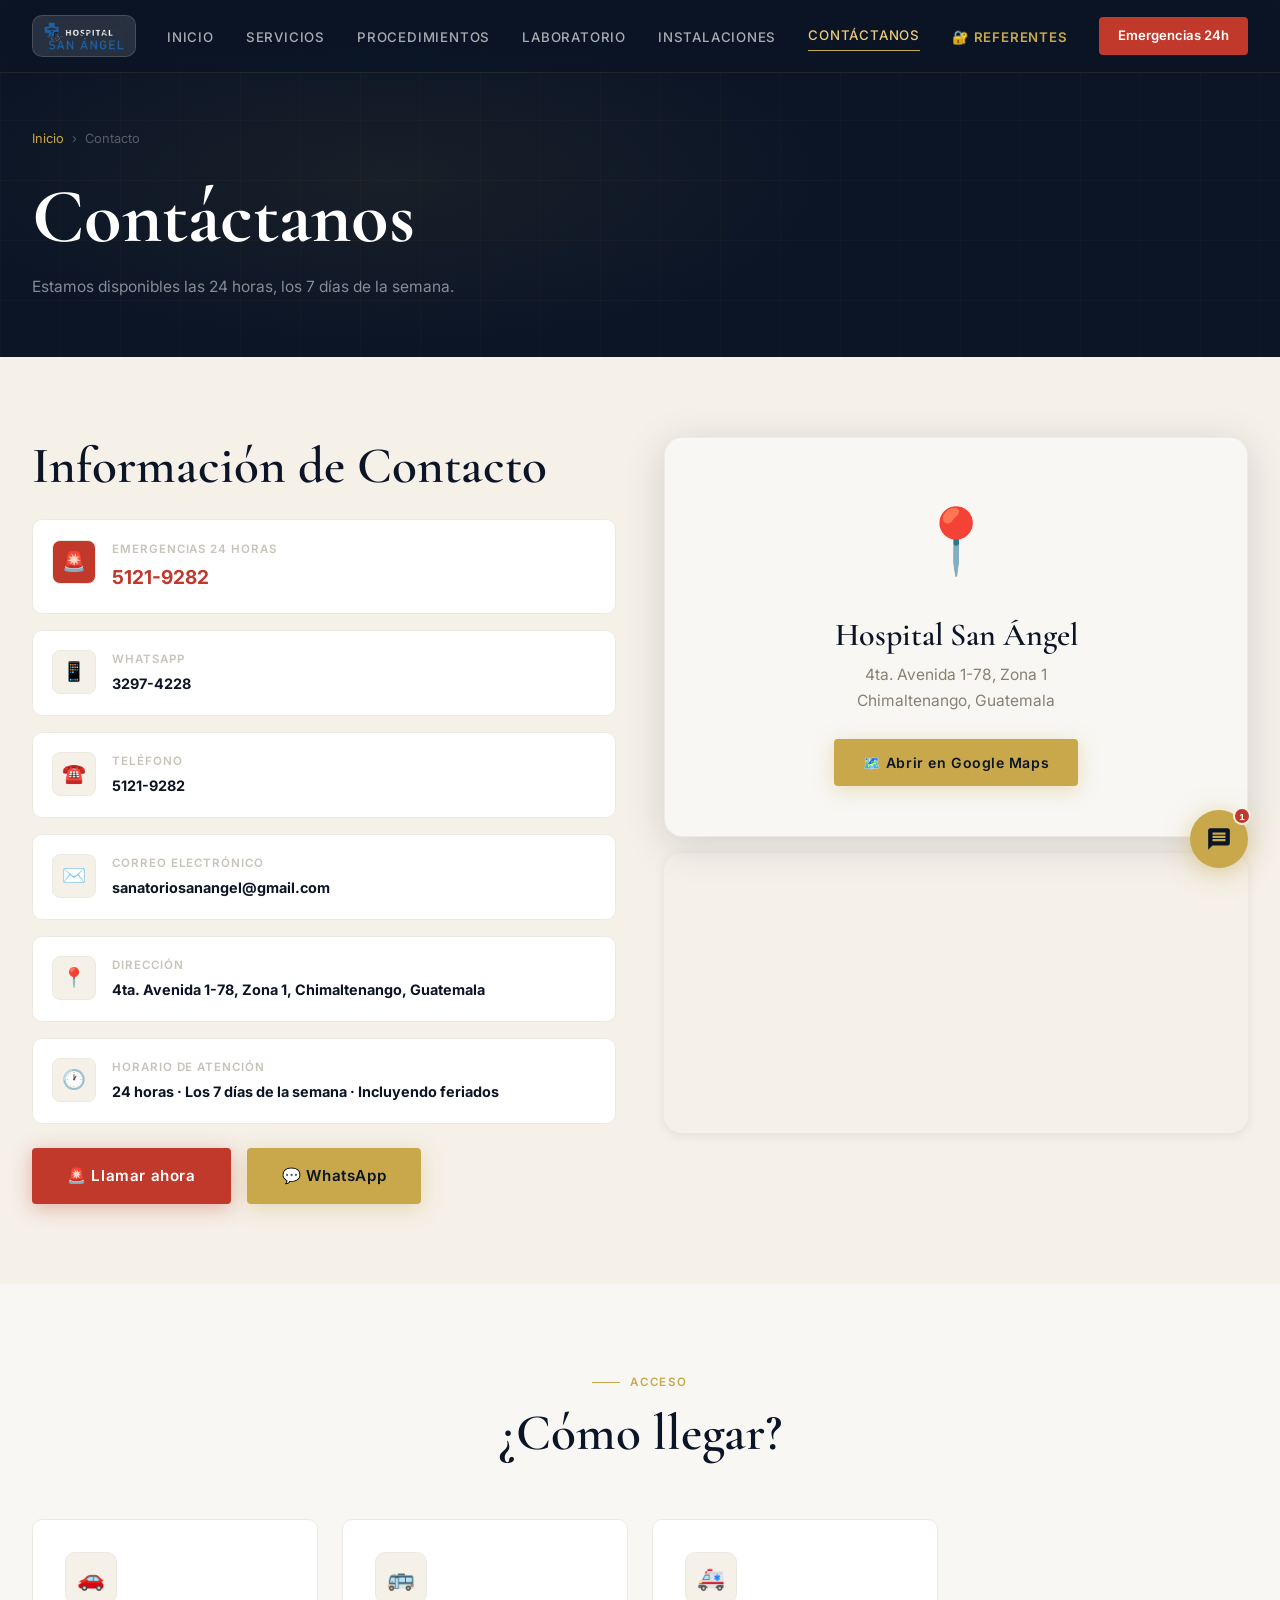
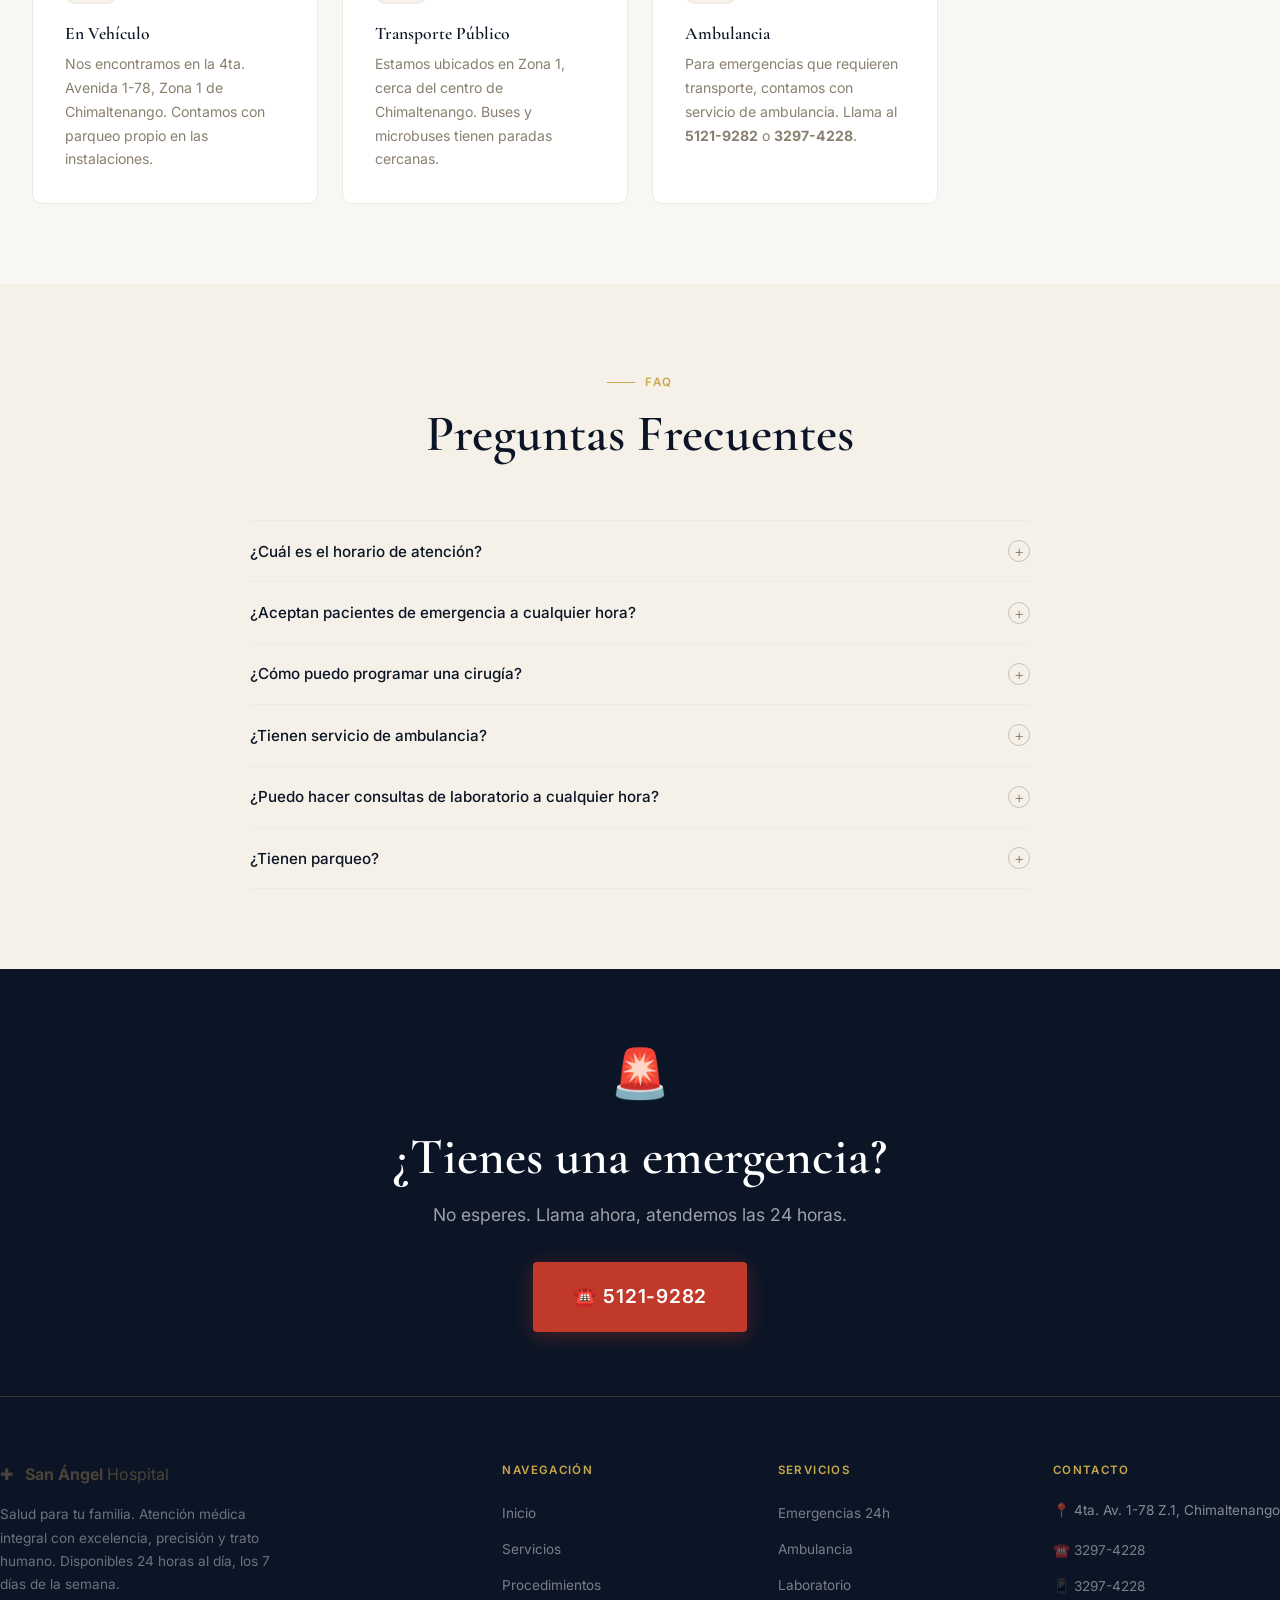
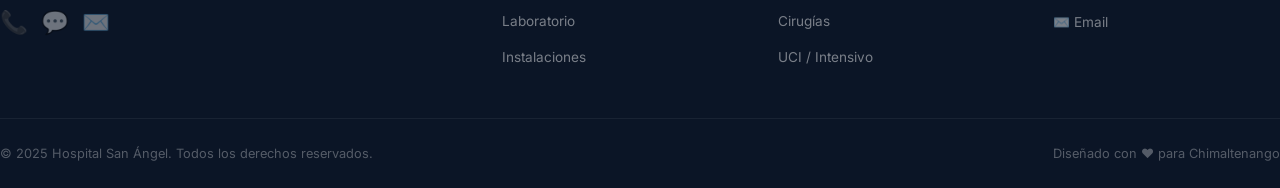
==== pages/contacto.html @ f9145d38 "arreglos y paginas nuevas" ====
<!DOCTYPE html>
<html lang="es">
<head>
  <meta charset="UTF-8">
  <meta name="viewport" content="width=device-width, initial-scale=1.0">
  <title>Contacto y Ubicación – Hospital San Ángel Chimaltenango</title>
  <meta name="description" content="Contáctanos: 5121-9282 | 3297-4228. 4ta. Avenida 1-78, Zona 1, Chimaltenango. Atención 24 horas. Hospital San Ángel.">
  <link rel="stylesheet" href="../css/main.css">
</head>
<body>

<div id="header-root"></div>

<!-- PAGE HERO -->
<section class="page-hero">
  <div class="container">
    <div class="breadcrumb">
      <a href="../index.html">Inicio</a>
      <span>›</span>
      <span>Contacto</span>
    </div>
    <h1 class="fade-in">Contáctanos</h1>
    <p class="fade-in fade-in-delay-1">Estamos disponibles las 24 horas, los 7 días de la semana.</p>
  </div>
</section>

<!-- CONTACTO PRINCIPAL -->
<section class="section">
  <div class="container">
    <div class="contact-grid fade-in">
      <div>
        <h2 style="margin-bottom:1.5rem;">Información de Contacto</h2>

        <div class="contact-item">
          <div class="contact-icon" style="background:var(--red);">🚨</div>
          <div class="contact-info">
            <label>Emergencias 24 horas</label>
            <strong><a href="tel:32974228" style="color:var(--red); font-size:1.2rem;">5121-9282</a></strong>
          </div>
        </div>

        <div class="contact-item">
          <div class="contact-icon">📱</div>
          <div class="contact-info">
            <label>WhatsApp</label>
            <strong><a href="https://wa.me/50232974228" target="_blank" style="color:var(--blue);">3297-4228</a></strong>
          </div>
        </div>

        <div class="contact-item">
          <div class="contact-icon">☎️</div>
          <div class="contact-info">
            <label>Teléfono</label>
            <strong><a href="tel:32974228" style="color:var(--blue);">5121-9282</a></strong>
          </div>
        </div>

        <div class="contact-item">
          <div class="contact-icon">✉️</div>
          <div class="contact-info">
            <label>Correo Electrónico</label>
            <strong><a href="mailto:sanatoriosanangel@gmail.com" style="color:var(--blue);">sanatoriosanangel@gmail.com</a></strong>
          </div>
        </div>

        <div class="contact-item">
          <div class="contact-icon">📍</div>
          <div class="contact-info">
            <label>Dirección</label>
            <strong>4ta. Avenida 1-78, Zona 1, Chimaltenango, Guatemala</strong>
          </div>
        </div>

        <div class="contact-item">
          <div class="contact-icon">🕐</div>
          <div class="contact-info">
            <label>Horario de Atención</label>
            <strong>24 horas · Los 7 días de la semana · Incluyendo feriados</strong>
          </div>
        </div>

        <div style="display:flex; gap:1rem; flex-wrap:wrap; margin-top:1.5rem;">
          <a href="tel:32974228" class="btn btn-red btn-lg">🚨 Llamar ahora</a>
          <a href="https://wa.me/50232974228" target="_blank" class="btn btn-primary btn-lg">💬 WhatsApp</a>
        </div>
      </div>

      <!-- MAPA -->
      <div class="fade-in fade-in-delay-1">
        <div style="border-radius:var(--radius-lg); overflow:hidden; box-shadow:var(--shadow-md); height:400px; background:var(--gray-100); display:flex; flex-direction:column; align-items:center; justify-content:center; gap:1.5rem; border: 1px solid var(--gray-200);">
          <div style="font-size:4rem;">📍</div>
          <div style="text-align:center;">
            <h3 style="margin-bottom:0.5rem;">Hospital San Ángel</h3>
            <p style="color:var(--gray-500);">4ta. Avenida 1-78, Zona 1<br>Chimaltenango, Guatemala</p>
          </div>
          <a href="https://maps.google.com/?q=Hospital+San+Angel+Chimaltenango+Guatemala" 
             target="_blank" class="btn btn-primary">
            🗺️ Abrir en Google Maps
          </a>
        </div>
        <!-- EMBED MAP (funciona cuando el sitio está alojado) -->
        <div style="margin-top:1rem; border-radius:var(--radius-lg); overflow:hidden; box-shadow:var(--shadow-sm);">
          <iframe 
            src="https://maps.google.com/maps?q=Hospital+San+Angel+4ta+Avenida+Zona+1+Chimaltenango&output=embed&z=15"
            width="100%" height="280" style="border:0; display:block;" 
            allowfullscreen="" loading="lazy"
            referrerpolicy="strict-origin-when-cross-origin"
            title="Mapa Hospital San Ángel">
          </iframe>
        </div>
      </div>
    </div>
  </div>
</section>

<!-- CÓMO LLEGAR -->
<section class="section section-alt">
  <div class="container">
    <div class="section-header">
      <span class="section-label">Acceso</span>
      <h2 class="section-title">¿Cómo llegar?</h2>
    </div>
    <div class="cards-grid fade-in">
      <div class="card">
        <div class="card-icon">🚗</div>
        <h3>En Vehículo</h3>
        <p>Nos encontramos en la 4ta. Avenida 1-78, Zona 1 de Chimaltenango. Contamos con parqueo propio en las instalaciones.</p>
      </div>
      <div class="card fade-in-delay-1">
        <div class="card-icon">🚌</div>
        <h3>Transporte Público</h3>
        <p>Estamos ubicados en Zona 1, cerca del centro de Chimaltenango. Buses y microbuses tienen paradas cercanas.</p>
      </div>
      <div class="card fade-in-delay-2">
        <div class="card-icon">🚑</div>
        <h3>Ambulancia</h3>
        <p>Para emergencias que requieren transporte, contamos con servicio de ambulancia. Llama al <strong>5121-9282</strong> o <strong>3297-4228</strong>.</p>
      </div>
    </div>
  </div>
</section>

<!-- PREGUNTAS FRECUENTES -->
<section class="section">
  <div class="container">
    <div class="section-header">
      <span class="section-label">FAQ</span>
      <h2 class="section-title">Preguntas Frecuentes</h2>
    </div>
    <div style="max-width:800px; margin:0 auto;" class="fade-in">
      <div class="accordion">
        <div class="accordion-item">
          <button class="accordion-btn" aria-expanded="false"><span>¿Cuál es el horario de atención?</span><span class="accordion-icon">+</span></button>
          <div class="accordion-body">
            <p>El Hospital San Ángel ofrece atención <strong>24 horas al día, los 7 días de la semana</strong>, incluyendo días feriados y fines de semana. Todos nuestros servicios están disponibles en cualquier momento.</p>
          </div>
        </div>
        <div class="accordion-item">
          <button class="accordion-btn" aria-expanded="false"><span>¿Aceptan pacientes de emergencia a cualquier hora?</span><span class="accordion-icon">+</span></button>
          <div class="accordion-body">
            <p>Sí. El área de emergencias está disponible <strong>24 horas</strong> con personal médico capacitado para atender cualquier urgencia al momento de llegar. Para emergencias fuera del hospital, llama al <strong>5121-9282</strong>.</p>
          </div>
        </div>
        <div class="accordion-item">
          <button class="accordion-btn" aria-expanded="false"><span>¿Cómo puedo programar una cirugía?</span><span class="accordion-icon">+</span></button>
          <div class="accordion-body">
            <p>Puedes comunicarte con nosotros por WhatsApp al <strong>3297-4228</strong>, por teléfono al <strong>5121-9282</strong> o por correo electrónico a <strong>sanatoriosanangel@gmail.com</strong> para programar tu procedimiento con el especialista correspondiente.</p>
          </div>
        </div>
        <div class="accordion-item">
          <button class="accordion-btn" aria-expanded="false"><span>¿Tienen servicio de ambulancia?</span><span class="accordion-icon">+</span></button>
          <div class="accordion-body">
            <p>Sí. Contamos con servicio de ambulancia disponible las <strong>24 horas, los 7 días</strong> para emergencias y traslados. Llama al <strong>3297-4228</strong> o <strong>5121-9282</strong> para solicitarla.</p>
          </div>
        </div>
        <div class="accordion-item">
          <button class="accordion-btn" aria-expanded="false"><span>¿Puedo hacer consultas de laboratorio a cualquier hora?</span><span class="accordion-icon">+</span></button>
          <div class="accordion-body">
            <p>Sí. Nuestro laboratorio clínico está disponible <strong>24 horas</strong> para análisis de emergencia y estudios de rutina. Los resultados son entregados de forma confiable y puntual.</p>
          </div>
        </div>
        <div class="accordion-item">
          <button class="accordion-btn" aria-expanded="false"><span>¿Tienen parqueo?</span><span class="accordion-icon">+</span></button>
          <div class="accordion-body">
            <p>Sí. Contamos con parqueo propio dentro de las instalaciones del hospital, disponible para pacientes y sus acompañantes las 24 horas.</p>
          </div>
        </div>
      </div>
    </div>
  </div>
</section>

<!-- CTA EMERGENCIAS -->
<section style="background:var(--navy); padding:4rem 0;">
  <div class="container" style="text-align:center;">
    <div class="fade-in">
      <div style="font-size:3rem; margin-bottom:1rem;">🚨</div>
      <h2 style="color:white; margin-bottom:0.8rem;">¿Tienes una emergencia?</h2>
      <p style="color:rgba(255,255,255,0.6); margin-bottom:2rem; font-size:1.1rem;">No esperes. Llama ahora, atendemos las 24 horas.</p>
      <a href="tel:32974228" class="btn btn-red btn-lg" style="font-size:1.2rem; padding:1.2rem 2.5rem;">
        ☎️ 5121-9282
      </a>
    </div>
  </div>
</section>

<div id="footer-root"></div>
<div id="chatbot-root"></div>

<script src="../js/components.js"></script>
<script src="../js/main.js"></script>
<script>
  document.getElementById('header-root').innerHTML = renderHeader('contacto');
  document.getElementById('footer-root').innerHTML = renderFooter(true);
  document.getElementById('chatbot-root').innerHTML = renderChatbot();
</script>
</body>
</html>
---- css/main.css ----
/* ═══════════════════════════════════════════════════════
   HOSPITAL SAN ÁNGEL — PREMIUM GOLD REDESIGN
   ═══════════════════════════════════════════════════════ */

@import url('https://fonts.googleapis.com/css2?family=Cormorant+Garamond:ital,wght@0,400;0,600;0,700;1,400;1,600&family=Playfair+Display:ital,wght@0,700;0,900;1,400&family=Inter:wght@300;400;500;600&display=swap');

:root {
  /* ── CORE PALETTE ── */
  --navy:       #0B1526;
  --navy-mid:   #132035;
  --navy-card:  #111E33;
  --gold:       #C9A84C;
  --gold-light: #E8C97A;
  --gold-pale:  rgba(201,168,76,0.12);
  --gold-border:rgba(201,168,76,0.25);
  --white:      #FFFFFF;
  --cream:      #F5F0E8;
  --red:        #C0392B;
  --red-soft:   #E74C3C;

  /* ── GRAYS ── */
  --gray-100: #F8F7F4;
  --gray-200: #EDEAE3;
  --gray-300: #C8C3B8;
  --gray-500: #8A8070;
  --gray-700: #4A4438;

  /* ── SHADOWS ── */
  --shadow-sm: 0 2px 12px rgba(11,21,38,0.08);
  --shadow-md: 0 8px 40px rgba(11,21,38,0.15);
  --shadow-lg: 0 24px 80px rgba(11,21,38,0.25);
  --shadow-gold: 0 8px 32px rgba(201,168,76,0.2);

  /* ── RADIUS ── */
  --radius: 10px;
  --radius-lg: 18px;

  /* ── TRANSITION ── */
  --transition: all 0.35s cubic-bezier(0.4,0,0.2,1);
}

/* ─── RESET ─── */
*, *::before, *::after { box-sizing: border-box; margin: 0; padding: 0; }
html { scroll-behavior: smooth; font-size: 16px; overflow-x: hidden; width: 100%; }
body {
  font-family: 'Inter', sans-serif;
  background: var(--cream);
  color: var(--gray-700);
  overflow-x: hidden;
  line-height: 1.65;
  width: 100%;
  max-width: 100vw;
}

/* ─── TYPOGRAPHY ─── */
h1, h2, h3 {
  font-family: 'Cormorant Garamond', serif;
  line-height: 1.15;
  color: var(--navy);
}
h4, h5, h6 {
  font-family: 'Inter', sans-serif;
  color: var(--navy);
}
h1 { font-size: clamp(2.8rem, 6vw, 5rem); font-weight: 700; }
h2 { font-size: clamp(2rem, 4vw, 3.2rem); font-weight: 600; }
h3 { font-size: clamp(1.4rem, 2.5vw, 2rem); font-weight: 600; }
h4 { font-size: 1rem; font-weight: 600; }
p  { font-size: 0.97rem; line-height: 1.7; color: var(--gray-500); }
a  { text-decoration: none; color: inherit; }

/* ─── GOLD DIVIDER ─── */
.gold-line {
  display: inline-block; width: 40px; height: 2px;
  background: var(--gold); margin-right: 12px;
  vertical-align: middle;
}

/* ─── CONTAINER ─── */
.container { max-width: 1280px; margin: 0 auto; padding: 0 2rem; width: 100%; }

/* ─── SECTION ─── */
.section { padding: 5rem 0; }
.section-alt { background: var(--gray-100); }

.section-header { text-align: center; max-width: 680px; margin: 0 auto 3.5rem; }
.section-label {
  display: inline-flex; align-items: center;
  font-family: 'Inter', sans-serif;
  font-size: 0.72rem; font-weight: 600;
  letter-spacing: 0.15em; text-transform: uppercase;
  color: var(--gold);
  margin-bottom: 0.8rem;
}
.section-label::before {
  content: ''; display: inline-block;
  width: 28px; height: 1px;
  background: var(--gold); margin-right: 10px;
}
.section-title { margin-bottom: 1rem; }
.section-desc { font-size: 1rem; color: var(--gray-500); }

/* ─── BUTTONS ─── */
.btn {
  display: inline-flex; align-items: center; gap: 8px;
  padding: 0.75rem 1.8rem;
  border-radius: 4px;
  font-family: 'Inter', sans-serif;
  font-weight: 600; font-size: 0.88rem;
  letter-spacing: 0.04em;
  cursor: pointer; border: none;
  transition: var(--transition);
  white-space: nowrap;
  text-decoration: none;
}
.btn-primary {
  background: var(--gold);
  color: var(--navy);
  box-shadow: 0 4px 20px rgba(201,168,76,0.35);
}
.btn-primary:hover { background: var(--gold-light); transform: translateY(-2px); box-shadow: var(--shadow-gold); }

.btn-outline {
  background: transparent;
  border: 1.5px solid rgba(201,168,76,0.5);
  color: var(--gold-light);
}
.btn-outline:hover { border-color: var(--gold); color: var(--gold); background: var(--gold-pale); }

.btn-red {
  background: var(--red);
  color: white;
  box-shadow: 0 4px 20px rgba(192,57,43,0.35);
}
.btn-red:hover { background: var(--red-soft); transform: translateY(-2px); }

.btn-dark {
  background: var(--navy);
  color: var(--gold);
  border: 1.5px solid var(--gold-border);
}
.btn-dark:hover { background: var(--navy-mid); border-color: var(--gold); }

.btn-lg { padding: 0.95rem 2.2rem; font-size: 0.95rem; }
.btn-sm { padding: 0.55rem 1.3rem; font-size: 0.82rem; }

/* ─── HEADER / NAV ─── */
.site-header {
  position: fixed; top: 0; left: 0; right: 0; z-index: 1000;
  background: rgba(11,21,38,0.96);
  backdrop-filter: blur(20px);
  border-bottom: 1px solid rgba(201,168,76,0.12);
  transition: var(--transition);
}
.site-header.scrolled {
  background: rgba(11,21,38,0.99);
  box-shadow: 0 4px 32px rgba(0,0,0,0.4);
}
.nav-inner {
  max-width: 1280px; margin: 0 auto;
  display: flex; align-items: center; justify-content: space-between;
  padding: 0 2rem; height: 72px;
}
.nav-logo { display: flex; align-items: center; gap: 12px; }
.nav-logo img { height: 42px; width: auto; }
.nav-logo .logo-name {
  font-family: 'Cormorant Garamond', serif;
  font-size: 1.3rem; font-weight: 700;
  color: var(--white);
  letter-spacing: 0.02em;
}
.nav-links {
  display: flex; align-items: center; gap: 2rem;
  list-style: none;
}
.nav-links a {
  font-size: 0.83rem; font-weight: 500;
  color: rgba(255,255,255,0.65);
  letter-spacing: 0.06em; text-transform: uppercase;
  transition: color 0.25s;
  position: relative;
}
.nav-links a::after {
  content: ''; position: absolute; bottom: -4px; left: 0; right: 0;
  height: 1px; background: var(--gold);
  transform: scaleX(0); transition: transform 0.3s;
}
.nav-links a:hover, .nav-links a.active { color: var(--gold-light); }
.nav-links a:hover::after, .nav-links a.active::after { transform: scaleX(1); }
.nav-cta { display: flex; align-items: center; gap: 1rem; }
.nav-emergency {
  display: flex; align-items: center; gap: 8px;
  background: var(--red); color: white;
  padding: 0.5rem 1.2rem; border-radius: 4px;
  font-size: 0.82rem; font-weight: 600;
  transition: var(--transition);
}
.nav-emergency:hover { background: var(--red-soft); }
.hamburger {
  display: none; flex-direction: column; gap: 5px;
  background: none; border: none; cursor: pointer; padding: 4px;
}
.hamburger span {
  display: block; width: 24px; height: 2px;
  background: var(--gold); border-radius: 2px;
  transition: var(--transition);
}
.mobile-nav {
  /* Fixed below the header — appears wherever user is on the page */
  position: fixed;
  top: 72px; /* height of header */
  left: 0; right: 0;
  z-index: 999;
  display: none;
  flex-direction: column;
  background: rgba(11,21,38,0.98);
  backdrop-filter: blur(20px);
  border-top: 1px solid var(--gold-border);
  border-bottom: 1px solid var(--gold-border);
  padding: 1.2rem 1.5rem 1.5rem;
  gap: 0;
  box-shadow: 0 8px 32px rgba(0,0,0,0.4);
  /* Slide down animation */
  transform: translateY(-10px);
  opacity: 0;
  transition: opacity 0.25s ease, transform 0.25s ease;
}
.mobile-nav.open {
  display: flex;
  transform: translateY(0);
  opacity: 1;
}
.mobile-nav a {
  color: rgba(255,255,255,0.75);
  font-size: 0.95rem; font-weight: 500;
  padding: 0.85rem 0;
  border-bottom: 1px solid rgba(255,255,255,0.06);
  transition: color 0.2s, padding-left 0.2s;
  display: flex; align-items: center; gap: 8px;
}
.mobile-nav a:last-child { border-bottom: none; }
.mobile-nav a:hover { color: var(--gold); padding-left: 6px; }

/* ─── HERO ─── */
.hero {
  position: relative; min-height: 100vh;
  background: var(--navy);
  display: flex; align-items: center;
  overflow: hidden;
}
.hero-bg {
  position: absolute; inset: 0;
  background:
    radial-gradient(ellipse 80% 70% at 60% 40%, rgba(201,168,76,0.07) 0%, transparent 60%),
    linear-gradient(180deg, rgba(11,21,38,0.3) 0%, rgba(11,21,38,0.95) 100%);
}
/* Subtle texture pattern */
.hero-grid {
  position: absolute; inset: 0;
  background-image:
    linear-gradient(rgba(201,168,76,0.04) 1px, transparent 1px),
    linear-gradient(90deg, rgba(201,168,76,0.04) 1px, transparent 1px);
  background-size: 60px 60px;
}
.hero-inner {
  display: grid;
  grid-template-columns: 1fr 400px;
  gap: 4rem;
  align-items: center;
  max-width: 1280px;
  margin: 0 auto;
  padding: 7rem 2rem 4rem;
  width: 100%;
}
.hero-badge {
  display: inline-flex; align-items: center; gap: 8px;
  background: var(--gold-pale);
  border: 1px solid var(--gold-border);
  color: var(--gold-light);
  font-size: 0.72rem; font-weight: 600;
  letter-spacing: 0.12em; text-transform: uppercase;
  padding: 6px 16px; border-radius: 100px;
  margin-bottom: 1.5rem;
}
.hero-badge .dot {
  width: 6px; height: 6px; border-radius: 50%;
  background: var(--gold);
  animation: pulse-gold 2s infinite;
}
@keyframes pulse-gold {
  0%, 100% { opacity: 1; transform: scale(1); }
  50%       { opacity: 0.5; transform: scale(1.4); }
}
.hero-title {
  font-family: 'Cormorant Garamond', serif;
  font-size: clamp(3.5rem, 7vw, 6rem);
  font-weight: 700;
  color: var(--white);
  line-height: 1.05;
  margin-bottom: 1.5rem;
  letter-spacing: -0.01em;
}
.hero-title em {
  font-style: italic;
  color: var(--gold);
}
.hero-desc {
  font-size: 1.05rem;
  color: rgba(255,255,255,0.55);
  margin-bottom: 2.5rem;
  max-width: 520px;
  line-height: 1.8;
}
.hero-actions { display: flex; gap: 1rem; flex-wrap: wrap; margin-bottom: 3rem; }
.hero-stats {
  display: flex; gap: 2.5rem;
  padding-top: 2rem;
  border-top: 1px solid rgba(201,168,76,0.15);
}
.hero-stat-num {
  font-family: 'Cormorant Garamond', serif;
  font-size: 2rem; font-weight: 700;
  color: var(--gold);
  line-height: 1;
  margin-bottom: 4px;
}
.hero-stat-label {
  font-size: 0.68rem; font-weight: 600;
  letter-spacing: 0.1em; text-transform: uppercase;
  color: rgba(255,255,255,0.35);
}
/* Hero side cards */
.hero-cards {
  display: flex; flex-direction: column; gap: 1rem;
}
.hero-card {
  background: rgba(255,255,255,0.04);
  border: 1px solid rgba(201,168,76,0.15);
  border-radius: var(--radius);
  padding: 1.4rem 1.6rem;
  backdrop-filter: blur(10px);
  transition: var(--transition);
  display: flex; flex-direction: column; gap: 0.4rem;
}
.hero-card:hover {
  background: rgba(201,168,76,0.08);
  border-color: rgba(201,168,76,0.35);
  transform: translateX(4px);
}
.hero-card-icon { font-size: 1.4rem; margin-bottom: 0.3rem; }
.hero-card h4 { color: var(--white); font-size: 0.95rem; font-weight: 600; }
.hero-card p  { color: rgba(255,255,255,0.45); font-size: 0.82rem; line-height: 1.55; }

/* ─── BREADCRUMB ─── */
.breadcrumb {
  display: flex; align-items: center; gap: 8px;
  font-size: 0.8rem; color: var(--gray-300);
  margin-bottom: 1.5rem; flex-wrap: wrap;
}
.breadcrumb a { color: var(--gold); transition: opacity 0.2s; }
.breadcrumb a:hover { opacity: 0.7; }
.breadcrumb span { color: rgba(255,255,255,0.3); }

/* ─── PAGE HERO ─── */
.page-hero {
  background: var(--navy);
  padding: 8rem 0 3.5rem;
  position: relative; overflow: hidden;
}
.page-hero::before {
  content: '';
  position: absolute; inset: 0;
  background:
    radial-gradient(ellipse 60% 80% at 30% 50%, rgba(201,168,76,0.07) 0%, transparent 60%),
    linear-gradient(rgba(201,168,76,0.03) 1px, transparent 1px),
    linear-gradient(90deg, rgba(201,168,76,0.03) 1px, transparent 1px);
  background-size: auto, 60px 60px, 60px 60px;
}
.page-hero h1 { color: var(--white); }
.page-hero p  { color: rgba(255,255,255,0.5); margin-top: 0.8rem; max-width: 560px; }

/* ─── MVV SECTION ─── */
.mvv-section {
  background: var(--navy);
  padding: 5rem 0;
}
.mvv-grid {
  display: grid;
  grid-template-columns: repeat(3, 1fr);
  gap: 0;
  border: 1px solid var(--gold-border);
  border-radius: var(--radius);
  overflow: hidden;
}
.mvv-card {
  padding: 2.5rem;
  border-right: 1px solid var(--gold-border);
  transition: var(--transition);
  position: relative;
}
.mvv-card:last-child { border-right: none; }
.mvv-card:hover { background: var(--gold-pale); }
.mvv-card::before {
  content: '';
  position: absolute; top: 0; left: 0; right: 0;
  height: 2px;
  background: linear-gradient(90deg, transparent, var(--gold), transparent);
  opacity: 0; transition: opacity 0.3s;
}
.mvv-card:hover::before { opacity: 1; }
.mvv-icon {
  width: 48px; height: 48px; border-radius: 8px;
  background: var(--gold-pale); border: 1px solid var(--gold-border);
  display: flex; align-items: center; justify-content: center;
  font-size: 1.3rem; margin-bottom: 1.2rem;
}
.mvv-card h3 {
  color: var(--gold);
  font-size: 1.4rem; margin-bottom: 0.8rem;
  font-family: 'Cormorant Garamond', serif;
}
.mvv-card p { color: rgba(255,255,255,0.5); font-size: 0.88rem; line-height: 1.75; }
.valores-grid {
  display: grid; grid-template-columns: 1fr 1fr;
  gap: 0.6rem; margin-top: 1rem;
}
.valor-item {
  display: flex; align-items: center; gap: 8px;
  color: rgba(255,255,255,0.6); font-size: 0.82rem;
}
.valor-item::before {
  content: '◆'; color: var(--gold); font-size: 0.45rem; flex-shrink: 0;
}

/* ─── CARDS ─── */
.cards-grid {
  display: grid;
  grid-template-columns: repeat(auto-fill, minmax(260px, 1fr));
  gap: 1.5rem;
}
.card {
  background: var(--white);
  border: 1px solid var(--gray-200);
  border-radius: var(--radius);
  padding: 2rem;
  transition: var(--transition);
  position: relative; overflow: hidden;
}
.card::after {
  content: '';
  position: absolute; bottom: 0; left: 0; right: 0;
  height: 2px;
  background: linear-gradient(90deg, var(--gold), var(--gold-light));
  transform: scaleX(0); transition: transform 0.35s;
  transform-origin: left;
}
.card:hover {
  box-shadow: var(--shadow-md);
  transform: translateY(-4px);
  border-color: transparent;
}
.card:hover::after { transform: scaleX(1); }
.card-icon {
  width: 52px; height: 52px; border-radius: 10px;
  background: var(--cream);
  border: 1px solid var(--gray-200);
  display: flex; align-items: center; justify-content: center;
  font-size: 1.4rem; margin-bottom: 1.2rem;
}
.card h3 { font-size: 1.1rem; margin-bottom: 0.5rem; }
.card p  { font-size: 0.88rem; color: var(--gray-500); }

/* ─── VIDEO SECTION ─── */
.video-section {
  background: var(--navy);
  position: relative; overflow: hidden;
}
.video-section::before {
  content: '';
  position: absolute; inset: 0;
  background:
    radial-gradient(ellipse 70% 60% at 50% 0%, rgba(201,168,76,0.06) 0%, transparent 60%),
    linear-gradient(rgba(201,168,76,0.025) 1px, transparent 1px),
    linear-gradient(90deg, rgba(201,168,76,0.025) 1px, transparent 1px);
  background-size: auto, 60px 60px, 60px 60px;
}

/* ─── TESTIMONIOS ─── */
.testimonios-section {
  background: var(--navy);
  padding: 5rem 0;
  position: relative;
}
.testimonios-section::before {
  content: '';
  position: absolute; inset: 0;
  background: linear-gradient(rgba(201,168,76,0.025) 1px, transparent 1px),
              linear-gradient(90deg, rgba(201,168,76,0.025) 1px, transparent 1px);
  background-size: 60px 60px;
}
.testimonio-card {
  background: rgba(255,255,255,0.04);
  border: 1px solid rgba(201,168,76,0.15);
  border-radius: var(--radius);
  padding: 2rem;
  transition: var(--transition);
}
.testimonio-card:hover {
  background: rgba(201,168,76,0.06);
  border-color: rgba(201,168,76,0.3);
  transform: translateY(-3px);
}
.testimonio-stars { color: var(--gold); font-size: 0.9rem; margin-bottom: 1rem; }
.testimonio-text {
  font-size: 0.93rem; color: rgba(255,255,255,0.65);
  line-height: 1.75; font-style: italic;
  margin-bottom: 1.4rem;
}
.testimonio-author { display: flex; align-items: center; gap: 12px; padding-top: 1rem; border-top: 1px solid rgba(201,168,76,0.1); }
.author-avatar {
  width: 42px; height: 42px; border-radius: 50%;
  background: var(--gold); color: var(--navy);
  display: flex; align-items: center; justify-content: center;
  font-weight: 700; font-size: 1rem; flex-shrink: 0;
}
.author-info strong { display: block; color: var(--white); font-size: 0.88rem; }
.author-info span   { color: rgba(255,255,255,0.35); font-size: 0.75rem; }

/* ─── CONTACT ─── */
.contact-grid {
  display: grid; grid-template-columns: 1fr 1fr; gap: 3rem; align-items: start;
}
.contact-item {
  display: flex; align-items: flex-start; gap: 1rem;
  padding: 1.2rem; border-radius: var(--radius);
  border: 1px solid var(--gray-200);
  background: var(--white);
  margin-bottom: 1rem;
  transition: var(--transition);
}
.contact-item:hover { border-color: var(--gold-border); box-shadow: var(--shadow-sm); }
.contact-icon {
  width: 44px; height: 44px; border-radius: 8px;
  background: var(--cream); border: 1px solid var(--gray-200);
  display: flex; align-items: center; justify-content: center;
  font-size: 1.2rem; flex-shrink: 0;
}
.contact-info label { display: block; font-size: 0.72rem; font-weight: 600; letter-spacing: 0.08em; text-transform: uppercase; color: var(--gray-300); margin-bottom: 3px; }
.contact-info strong { display: block; font-size: 0.9rem; color: var(--navy); }

/* ─── FOOTER ─── */
.site-footer {
  background: var(--navy);
  border-top: 1px solid var(--gold-border);
}
.footer-top {
  display: grid; grid-template-columns: 2fr 1fr 1fr 1fr;
  gap: 3rem; padding: 4rem 0 3rem;
}
.footer-brand p { color: rgba(255,255,255,0.4); font-size: 0.85rem; margin-top: 1rem; max-width: 280px; line-height: 1.7; }
.footer-col h5 {
  color: var(--gold); font-size: 0.72rem; font-weight: 600;
  letter-spacing: 0.12em; text-transform: uppercase;
  margin-bottom: 1.2rem;
}
.footer-col ul { list-style: none; display: flex; flex-direction: column; gap: 0.6rem; }
.footer-col ul li a { color: rgba(255,255,255,0.45); font-size: 0.85rem; transition: color 0.2s; }
.footer-col ul li a:hover { color: var(--gold-light); }
.footer-bottom {
  border-top: 1px solid rgba(255,255,255,0.06);
  padding: 1.5rem 0;
  display: flex; align-items: center; justify-content: space-between;
}
.footer-bottom p { font-size: 0.8rem; color: rgba(255,255,255,0.3); }
.footer-bottom a { color: var(--gold); }

/* ─── NOTICE BOX ─── */
.notice-box {
  background: var(--cream);
  border: 1px solid var(--gray-200);
  border-left: 3px solid var(--gold);
  border-radius: var(--radius);
  padding: 1rem 1.2rem;
}
.notice-box p { font-size: 0.88rem; color: var(--gray-700); }
.notice-box.red {
  background: rgba(192,57,43,0.06);
  border-color: rgba(192,57,43,0.2);
  border-left-color: var(--red);
}

/* ─── INCLUDES LIST ─── */
.includes-list { list-style: none; display: flex; flex-direction: column; gap: 0.5rem; margin: 1rem 0; }
.includes-list li {
  display: flex; align-items: flex-start; gap: 10px;
  font-size: 0.88rem; color: var(--gray-700);
}
.includes-list li::before { content: '◆'; color: var(--gold); font-size: 0.4rem; margin-top: 6px; flex-shrink: 0; }

/* ─── PROC / LAB GRIDS ─── */
.proc-grid  { display: grid; grid-template-columns: repeat(auto-fill, minmax(300px, 1fr)); gap: 1.5rem; }
.diag-grid  { display: grid; grid-template-columns: repeat(auto-fill, minmax(220px, 1fr)); gap: 1.5rem; }
.lab-photo-grid {
  display: grid;
  grid-template-columns: 1fr 1fr 1fr;
  grid-template-rows: 220px 220px;
  gap: 1.2rem;
}
.lab-photo-grid .main-photo { grid-row: 1 / 3; }
.diag-photo { border-radius: var(--radius); overflow: hidden; height: 200px; }
.diag-photo img { width: 100%; height: 100%; object-fit: cover; display: block; }

/* ─── CHATBOT ─── */
.chatbot-trigger {
  position: fixed; bottom: 2rem; right: 2rem; z-index: 999;
  width: 58px; height: 58px; border-radius: 50%;
  background: var(--gold);
  box-shadow: 0 4px 24px rgba(201,168,76,0.5);
  display: flex; align-items: center; justify-content: center;
  cursor: pointer; transition: var(--transition);
  border: none;
}
.chatbot-trigger:hover { transform: scale(1.1); background: var(--gold-light); box-shadow: 0 6px 32px rgba(201,168,76,0.6); }
.chatbot-trigger svg { width: 26px; height: 26px; fill: var(--navy); }

.chatbot-badge {
  position: absolute; top: -3px; right: -3px;
  width: 18px; height: 18px; border-radius: 50%;
  background: var(--red); color: white;
  font-size: 0.62rem; font-weight: 700;
  display: flex; align-items: center; justify-content: center;
  border: 2px solid var(--cream);
}

.chatbot-window {
  position: fixed; bottom: 5.5rem; right: 2rem; z-index: 998;
  width: 340px;
  background: var(--navy);
  border-radius: var(--radius-lg);
  box-shadow: 0 24px 80px rgba(0,0,0,0.5);
  border: 1px solid var(--gold-border);
  display: none; /* hidden by default */
  flex-direction: column;
  overflow: hidden;
  max-height: 520px;
}
.chatbot-window.open { display: flex; }

.chatbot-header {
  background: linear-gradient(135deg, var(--navy-mid), var(--navy));
  padding: 1rem 1.2rem;
  display: flex; align-items: center; gap: 0.8rem;
  border-bottom: 1px solid var(--gold-border);
}
.chatbot-avatar {
  width: 36px; height: 36px; border-radius: 50%;
  background: var(--gold-pale); border: 1px solid var(--gold-border);
  display: flex; align-items: center; justify-content: center;
  font-size: 1.1rem; flex-shrink: 0;
}
.chatbot-header-info { flex: 1; }
.chatbot-header-info strong { display: block; color: var(--white); font-size: 0.88rem; font-weight: 600; }
.chatbot-header-info span { color: var(--gold); font-size: 0.72rem; display: flex; align-items: center; gap: 5px; }
.online-dot {
  display: inline-block; width: 6px; height: 6px; border-radius: 50%;
  background: #4CAF50; animation: pulse-gold 2s infinite;
}
.chatbot-close {
  background: none; border: none; color: rgba(255,255,255,0.4);
  cursor: pointer; font-size: 1.1rem; line-height: 1;
  transition: color 0.2s; padding: 4px;
}
.chatbot-close:hover { color: var(--gold); }

.chatbot-messages {
  flex: 1; overflow-y: auto; padding: 1rem;
  display: flex; flex-direction: column; gap: 0.8rem;
  background: rgba(0,0,0,0.2);
}
.chatbot-messages::-webkit-scrollbar { width: 3px; }
.chatbot-messages::-webkit-scrollbar-thumb { background: var(--gold-border); border-radius: 2px; }

.msg { max-width: 85%; font-size: 0.84rem; line-height: 1.6; }
.msg.bot { align-self: flex-start; }
.msg.user { align-self: flex-end; }
.msg-bubble {
  padding: 0.7rem 1rem;
  border-radius: 4px;
  line-height: 1.6;
}
.msg.bot .msg-bubble {
  background: var(--navy-mid);
  color: rgba(255,255,255,0.8);
  border: 1px solid var(--gold-border);
  border-radius: 0 10px 10px 10px;
}
.msg.user .msg-bubble {
  background: var(--gold);
  color: var(--navy);
  font-weight: 500;
  border-radius: 10px 0 10px 10px;
}
.msg-time { display: block; font-size: 0.67rem; color: rgba(255,255,255,0.25); margin-top: 3px; }

.chat-quick-btns {
  display: flex; flex-wrap: wrap; gap: 6px;
  padding: 0.7rem 1rem;
  border-top: 1px solid var(--gold-border);
  background: rgba(0,0,0,0.15);
}
.quick-btn {
  background: var(--gold-pale);
  border: 1px solid var(--gold-border);
  color: var(--gold-light);
  border-radius: 100px; padding: 4px 12px;
  font-size: 0.74rem; font-weight: 500;
  cursor: pointer; transition: var(--transition);
  font-family: 'Inter', sans-serif;
}
.quick-btn:hover { background: var(--gold); color: var(--navy); border-color: var(--gold); }

.chatbot-input-area {
  display: flex; padding: 0.8rem; gap: 0.6rem;
  border-top: 1px solid var(--gold-border);
  background: var(--navy-mid);
}
.chatbot-input {
  flex: 1; padding: 0.6rem 0.9rem;
  background: rgba(255,255,255,0.07);
  border: 1px solid var(--gold-border);
  border-radius: 100px;
  font-size: 0.84rem; outline: none;
  color: white;
  font-family: 'Inter', sans-serif;
  transition: border-color 0.2s;
}
.chatbot-input::placeholder { color: rgba(255,255,255,0.3); }
.chatbot-input:focus { border-color: var(--gold); }
.chatbot-send {
  width: 36px; height: 36px; border-radius: 50%;
  background: var(--gold); border: none;
  display: flex; align-items: center; justify-content: center;
  cursor: pointer; flex-shrink: 0; transition: var(--transition);
}
.chatbot-send:hover { background: var(--gold-light); transform: scale(1.1); }
.chatbot-send svg { width: 16px; height: 16px; fill: var(--navy); }

/* ─── ANIMATIONS ─── */
.fade-in { opacity: 0; transform: translateY(20px); transition: opacity 0.7s ease, transform 0.7s ease; }
.fade-in.visible { opacity: 1; transform: translateY(0); }
.fade-in-delay-1 { transition-delay: 0.12s; }
.fade-in-delay-2 { transition-delay: 0.24s; }
.fade-in-delay-3 { transition-delay: 0.36s; }
.fade-in-delay-4 { transition-delay: 0.48s; }

@keyframes pulse-red {
  0%, 100% { opacity: 1; transform: scale(1); }
  50%       { opacity: 0.5; transform: scale(1.5); }
}
.now-playing-dot, .modal-dot { animation: pulse-red 1.5s infinite; }

/* ─── RESPONSIVE ─── */
@media (max-width: 1024px) {
  .footer-top { grid-template-columns: 1fr 1fr; gap: 2rem; }
  .hero-inner { grid-template-columns: 1fr; }
  .hero-cards { flex-direction: row; flex-wrap: wrap; }
  .hero-card { flex: 1; min-width: 200px; }
  .mvv-grid { grid-template-columns: 1fr; border: none; gap: 1rem; }
  .mvv-card { border-right: none; border: 1px solid var(--gold-border); border-radius: var(--radius); }
}

@media (max-width: 768px) {
  .container { padding: 0 1.2rem; }
  .section { padding: 3.5rem 0; }
  .nav-links, .nav-cta .btn-dark { display: none; }
  .hamburger { display: flex; }
  .hero-inner { padding: 6rem 1.2rem 3rem; }
  .hero-title { font-size: clamp(2.8rem, 8vw, 4rem); }
  .hero-stats { gap: 1.5rem; flex-wrap: wrap; }
  .hero-cards { display: none; }
  .cards-grid { grid-template-columns: 1fr 1fr; gap: 1rem; }
  .contact-grid { grid-template-columns: 1fr; }
  .footer-top { grid-template-columns: 1fr; gap: 2rem; }
  .lab-photo-grid { grid-template-columns: 1fr 1fr; grid-template-rows: auto; }
  .lab-photo-grid .main-photo { grid-row: auto; grid-column: 1 / -1; }
  #testimoniosGrid { grid-template-columns: 1fr !important; }
}

@media (max-width: 480px) {
  .cards-grid { grid-template-columns: 1fr; }
  .hero-actions { flex-direction: column; }
  .hero-actions .btn { width: 100%; justify-content: center; }
  .proc-grid { grid-template-columns: 1fr; }
  .diag-grid { grid-template-columns: 1fr 1fr; }
}

/* ─── ACCORDION / FAQ ─── */
.accordion { display: flex; flex-direction: column; gap: 0; max-width: 780px; margin: 0 auto; }

.accordion-item {
  border-bottom: 1px solid var(--gray-200);
}
.accordion-item:first-child { border-top: 1px solid var(--gray-200); }

.accordion-btn {
  width: 100%; display: flex; align-items: center; justify-content: space-between;
  padding: 1.2rem 0;
  background: none; border: none; cursor: pointer;
  text-align: left; font-family: 'Inter', sans-serif;
  font-size: 0.95rem; font-weight: 500; color: var(--navy);
  gap: 1rem; transition: color 0.2s;
}
.accordion-btn:hover { color: var(--gold); }
.accordion-btn[aria-expanded="true"] { color: var(--gold); }

.accordion-icon {
  width: 22px; height: 22px; border-radius: 50%;
  border: 1.5px solid var(--gray-300);
  display: flex; align-items: center; justify-content: center;
  font-size: 1rem; font-weight: 300; color: var(--gray-500);
  flex-shrink: 0; transition: var(--transition);
  line-height: 1;
}
.accordion-btn[aria-expanded="true"] .accordion-icon {
  border-color: var(--gold); color: var(--gold);
  transform: rotate(45deg);
}

.accordion-body {
  display: none;
  padding: 0 0 1.2rem;
}
.accordion-body.open { display: block; }
.accordion-body p, .accordion-body li {
  font-size: 0.9rem; color: var(--gray-500); line-height: 1.75;
}

/* On dark backgrounds (video section etc) */
.accordion-dark .accordion-btn { color: rgba(255,255,255,0.75); }
.accordion-dark .accordion-item { border-color: var(--gold-border); }
.accordion-dark .accordion-btn:hover,
.accordion-dark .accordion-btn[aria-expanded="true"] { color: var(--gold); }
.accordion-dark .accordion-icon { border-color: rgba(255,255,255,0.2); color: rgba(255,255,255,0.4); }
.accordion-dark .accordion-body p { color: rgba(255,255,255,0.5); }

/* ─── HOW TO GET HERE CARDS — CENTERED ─── */
.access-grid {
  display: grid;
  grid-template-columns: repeat(3, minmax(0, 320px));
  gap: 1.5rem;
  justify-content: center;
}
@media (max-width: 768px) {
  .access-grid { grid-template-columns: 1fr; max-width: 400px; margin: 0 auto; }
}

/* ─── HAMBURGER ACTIVE (X animation) ─── */
.hamburger.active span:nth-child(1) { transform: translateY(7px) rotate(45deg); }
.hamburger.active span:nth-child(2) { opacity: 0; transform: scaleX(0); }
.hamburger.active span:nth-child(3) { transform: translateY(-7px) rotate(-45deg); }

/* ─── PHOTO CAROUSEL ─── */
.carousel {
  position: relative;
  border-radius: var(--radius-lg);
  overflow: hidden;
  box-shadow: var(--shadow-lg);
  background: #000;
  user-select: none;
}
.carousel-track {
  display: flex;
  transition: transform 0.55s cubic-bezier(0.4, 0, 0.2, 1);
  will-change: transform;
}
.carousel-slide {
  min-width: 100%; width: 100%;
  position: relative;
  flex-shrink: 0;
}
.carousel-slide img {
  width: 100%; height: 420px;
  object-fit: cover; display: block;
}
/* Arrow buttons */
.carousel-prev,
.carousel-next {
  position: absolute; top: 50%; z-index: 10;
  transform: translateY(-50%);
  width: 48px; height: 48px; border-radius: 50%;
  background: rgba(11,21,38,0.7);
  border: 1px solid rgba(201,168,76,0.3);
  color: var(--gold); font-size: 1.2rem;
  display: flex; align-items: center; justify-content: center;
  cursor: pointer; transition: var(--transition);
  backdrop-filter: blur(8px);
}
.carousel-prev { left: 1rem; }
.carousel-next { right: 1rem; }
.carousel-prev:hover,
.carousel-next:hover {
  background: rgba(201,168,76,0.25);
  border-color: var(--gold);
  transform: translateY(-50%) scale(1.08);
}
/* Caption */
.carousel-caption {
  position: absolute; bottom: 0; left: 0; right: 0;
  background: linear-gradient(transparent, rgba(11,21,38,0.85));
  padding: 2.5rem 1.5rem 1.2rem;
  color: white; font-size: 0.88rem;
}
/* Dots */
.carousel-dots {
  position: absolute; bottom: 1rem; left: 50%;
  transform: translateX(-50%);
  display: flex; gap: 6px; z-index: 10;
}
.carousel-dot {
  width: 7px; height: 7px; border-radius: 50%;
  background: rgba(255,255,255,0.3);
  border: none; cursor: pointer;
  transition: all 0.3s;
  padding: 0;
}
.carousel-dot.active {
  background: var(--gold);
  width: 20px; border-radius: 4px;
}

/* ─── MOBILE SPACING & VISUAL IMPROVEMENTS ─── */
@media (max-width: 768px) {

  /* General spacing */
  .section { padding: 2.5rem 0; }
  .container { padding: 0 1rem; }
  .section-header { margin-bottom: 2rem; }
  .section-header h2 { font-size: 2rem; }

  /* Hero */
  .hero-inner { padding: 5.5rem 1rem 2.5rem; gap: 2rem; }
  .hero-title  { font-size: 3rem; }
  .hero-desc   { font-size: 0.93rem; margin-bottom: 1.8rem; }
  .hero-badge  { font-size: 0.67rem; }
  .hero-stats  { gap: 1.2rem; padding-top: 1.5rem; }
  .hero-stat-num { font-size: 1.6rem; }
  .hero-stat-label { font-size: 0.62rem; }
  .hero-actions { gap: 0.7rem; }
  .hero-actions .btn { flex: 1; justify-content: center; text-align: center; }

  /* Cards */
  .cards-grid { grid-template-columns: 1fr 1fr; gap: 0.9rem; }
  .card { padding: 1.2rem; }
  .card h3 { font-size: 0.95rem; }
  .card p  { font-size: 0.82rem; }
  .card-icon { width: 40px; height: 40px; font-size: 1.1rem; margin-bottom: 0.8rem; }

  /* MVV */
  .mvv-grid { grid-template-columns: 1fr; }
  .mvv-card  { padding: 1.6rem; }

  /* Page hero */
  .page-hero { padding: 6rem 0 2rem; }
  .page-hero h1 { font-size: 2.2rem; }

  /* Instalaciones photos */
  .inst-row { gap: 1.5rem !important; }
  .photos-duo { grid-template-columns: 1fr 1fr; }
  .photos-duo .p-frame { height: 150px; }
  .photos-featured { grid-template-rows: 160px 160px; }
  .photos-trio { grid-template-columns: 1fr 1fr; }
  .photos-trio .p-frame { height: 130px; }

  /* Testimonios */
  #testimoniosGrid { grid-template-columns: 1fr !important; }
  .testimonio-card { padding: 1.4rem; }

  /* Carousel */
  .carousel-slide img { height: 260px; }
  .carousel-prev, .carousel-next { width: 36px; height: 36px; font-size: 1rem; }
  .carousel-prev { left: 0.5rem; }
  .carousel-next { right: 0.5rem; }

  /* Contact */
  .contact-grid { grid-template-columns: 1fr; }
  .access-grid  { grid-template-columns: 1fr; max-width: 400px; margin: 0 auto; }

  /* Footer */
  .footer-top    { grid-template-columns: 1fr; gap: 1.5rem; }
  .footer-bottom { flex-direction: column; gap: 0.5rem; text-align: center; }

  /* Proc grid */
  .proc-grid { grid-template-columns: 1fr; }
  .diag-grid { grid-template-columns: 1fr 1fr; }
}

@media (max-width: 480px) {
  .hero-title { font-size: 2.5rem; }
  .cards-grid { grid-template-columns: 1fr; }
  .diag-grid  { grid-template-columns: 1fr; }
  .photos-duo .p-frame { height: 180px; }
}

/* ══════════════════════════════════════
   MOBILE OPTIMIZATION — COMPLETE PASS
   ══════════════════════════════════════ */

/* ── General tightening ── */
@media (max-width: 768px) {
  html { font-size: 15px; }
  body { overflow-x: hidden; }

  .container { padding: 0 1rem; }
  .section   { padding: 2.5rem 0; }
  .section-header { margin-bottom: 1.8rem; }
  .section-header h2 { font-size: 1.8rem; }
  .section-desc { font-size: 0.88rem; }

  /* ── NAV ── */
  .nav-inner { padding: 0 1rem; height: 62px; }
  .nav-logo img { height: 36px; }
  .nav-emergency { font-size: 0.75rem; padding: 0.4rem 0.9rem; }

  /* ── HERO ── */
  .hero { min-height: auto; padding-bottom: 2rem; }
  .hero-inner { padding: 5rem 1rem 2rem; gap: 1.5rem; }
  .hero-title  { font-size: 2.4rem; line-height: 1.08; }
  .hero-desc   { font-size: 0.88rem; margin-bottom: 1.5rem; line-height: 1.65; }
  .hero-badge  { font-size: 0.65rem; padding: 4px 12px; margin-bottom: 1rem; }
  .hero-actions { flex-direction: column; gap: 0.7rem; }
  .hero-actions .btn { width: 100%; justify-content: center; font-size: 0.88rem; padding: 0.8rem 1.2rem; }
  .hero-stats  { gap: 1.2rem; padding-top: 1.5rem; flex-wrap: wrap; }
  .hero-stat-num { font-size: 1.5rem; }
  .hero-stat-label { font-size: 0.6rem; }

  /* ── PAGE HERO ── */
  .page-hero { padding: 5.5rem 0 2rem; }
  .page-hero h1 { font-size: 2rem; }
  .page-hero p  { font-size: 0.88rem; }

  /* ── CARDS ── */
  .cards-grid { grid-template-columns: 1fr 1fr; gap: 0.8rem; }
  .card { padding: 1.2rem; }
  .card h3 { font-size: 1rem; }
  .card-icon { width: 40px; height: 40px; font-size: 1.1rem; margin-bottom: 0.8rem; }

  /* ── MVV ── */
  .mvv-card { padding: 1.4rem; }
  .mvv-card h3 { font-size: 1.3rem; }

  /* ── HERO TEAM section ── */
  #equipo [style*="grid-template-columns:repeat(3"] {
    grid-template-columns: 1fr !important;
  }
  /* Team cards stack */
  #equipo [style*="grid-template-columns:repeat(auto-fill,minmax(280px"] {
    grid-template-columns: 1fr !important;
  }

  /* ── VIDEO section ── */
  .video-section .section-title { font-size: 1.6rem; }
  /* Video thumbnail grid → single column */
  #recorrido [style*="grid-template-columns:repeat(2"] {
    grid-template-columns: 1fr !important;
    max-width: 340px !important;
  }

  /* ── TESTIMONIOS ── */
  #testimoniosGrid { grid-template-columns: 1fr !important; gap: 1rem !important; }
  .testimonio-card { padding: 1.3rem; }
  .testimonio-text { font-size: 0.86rem; }

  /* ── INSTALACIONES ── */
  .inst-row { flex-direction: column !important; gap: 0 !important; }
  .inst-row > * { width: 100% !important; }
  .carousel-slide img { height: 220px; }
  .carousel-prev { left: 0.4rem; width: 34px; height: 34px; font-size: 0.9rem; }
  .carousel-next { right: 0.4rem; width: 34px; height: 34px; font-size: 0.9rem; }

  /* ── PROCEDIMIENTOS ── */
  #procedimientos-grid,
  [class*="proc-grid"],
  [style*="grid-template-columns:repeat(auto-fill,minmax(280px,1fr)"] {
    grid-template-columns: 1fr !important;
  }
  /* includes 6-card grid */
  [style*="grid-template-columns:repeat(3,1fr)"] {
    grid-template-columns: 1fr 1fr !important;
  }

  /* ── LABORATORIO ── */
  .diag-grid { grid-template-columns: 1fr 1fr !important; gap: 0.8rem; }

  /* ── CHATBOT ── */
  .chatbot-window { width: calc(100vw - 2rem); right: 1rem; bottom: 4.5rem; }
  .chatbot-trigger { bottom: 1.2rem; right: 1.2rem; width: 52px; height: 52px; }

  /* ── FOOTER ── */
  .footer-top { grid-template-columns: 1fr; gap: 1.5rem; padding: 2.5rem 0 2rem; }
  .footer-bottom { flex-direction: column; gap: 0.4rem; text-align: center; font-size: 0.75rem; }

  /* ── CONTACT ── */
  .access-grid { grid-template-columns: 1fr !important; }

  /* ── BREADCRUMB ── */
  .breadcrumb { font-size: 0.75rem; }
}

@media (max-width: 480px) {
  html { font-size: 14px; }

  .hero-title { font-size: 2.1rem; }
  .cards-grid { grid-template-columns: 1fr; }
  [style*="grid-template-columns:repeat(3,1fr)"] { grid-template-columns: 1fr !important; }
  [style*="grid-template-columns:1fr 1fr"] { grid-template-columns: 1fr !important; }
  .diag-grid { grid-template-columns: 1fr !important; }
  .carousel-slide img { height: 190px; }

  /* Proc includes grid */
  [style*="grid-template-columns:repeat(3,1fr);gap:1.2rem;max-width:900px"] {
    grid-template-columns: 1fr 1fr !important;
  }

  /* Team intensity row */
  [style*="grid-template-columns:1fr 1fr 1fr"] {
    grid-template-columns: 1fr !important;
  }

  .paquete-header { flex-direction: column; gap: 0.5rem; }
  .paquete-prices { text-align: left; }
}

/* Fix inline grids that need mobile overrides */
@media (max-width: 600px) {
  /* Referentes summary table scroll */
  .summary-table-wrap { overflow-x: auto; }

  /* Section header two-col → single */
  [style*="grid-template-columns:1fr 1fr;gap:2rem;max-width:800px"] {
    grid-template-columns: 1fr !important;
  }
  [style*="grid-template-columns:1fr 1fr;gap:2rem"] {
    grid-template-columns: 1fr !important;
  }
}
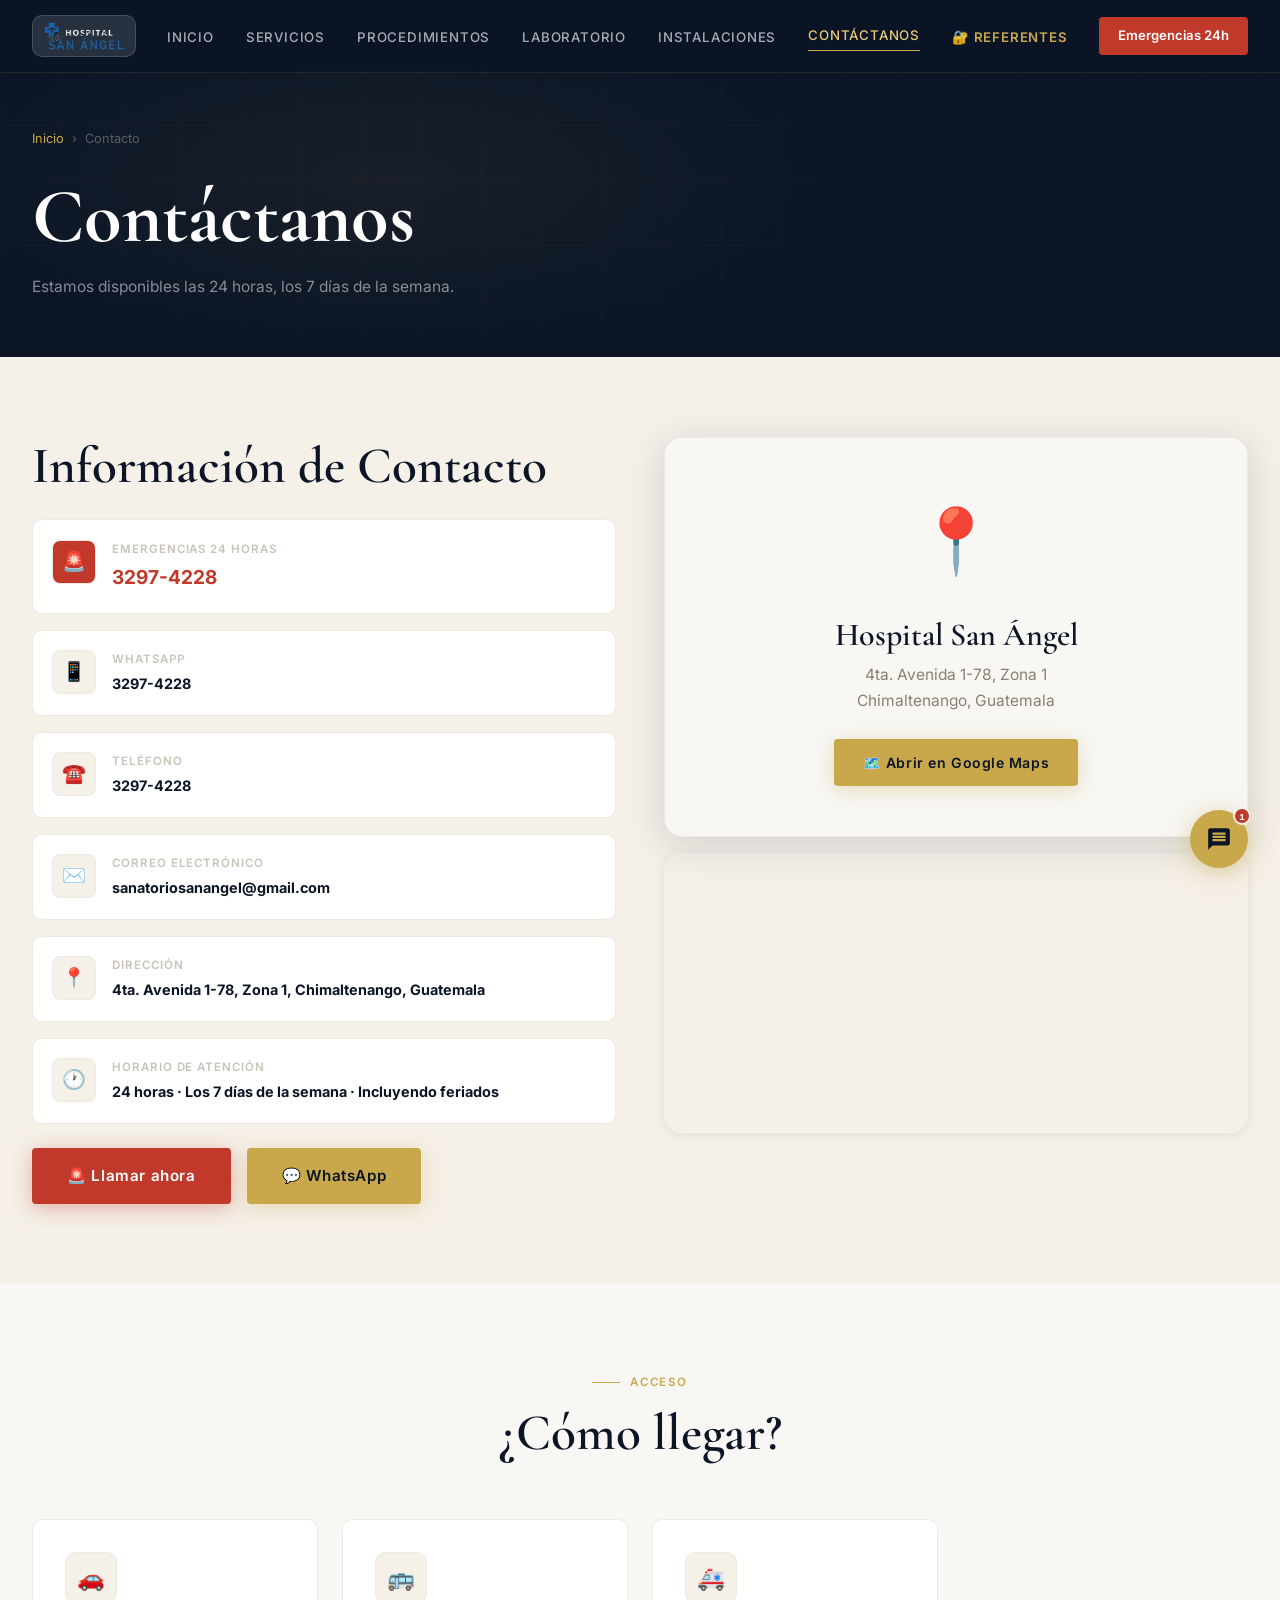
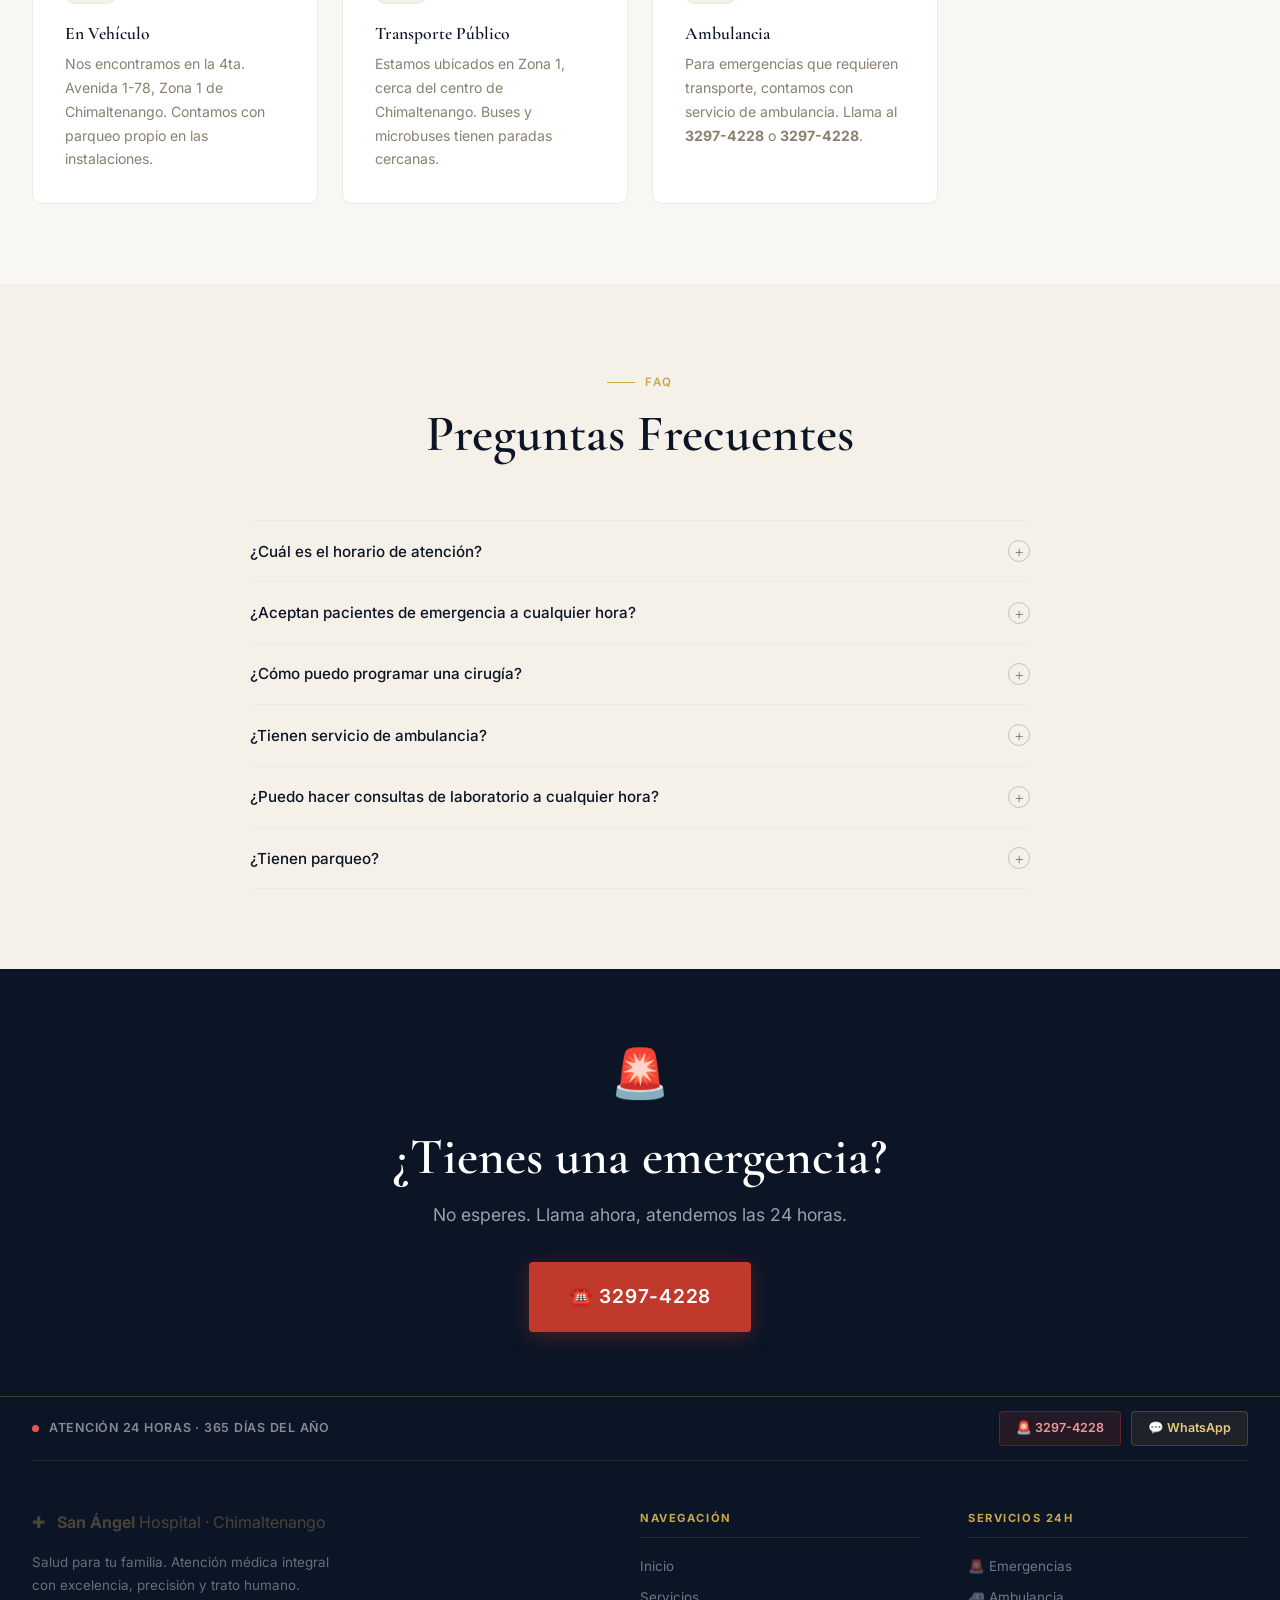
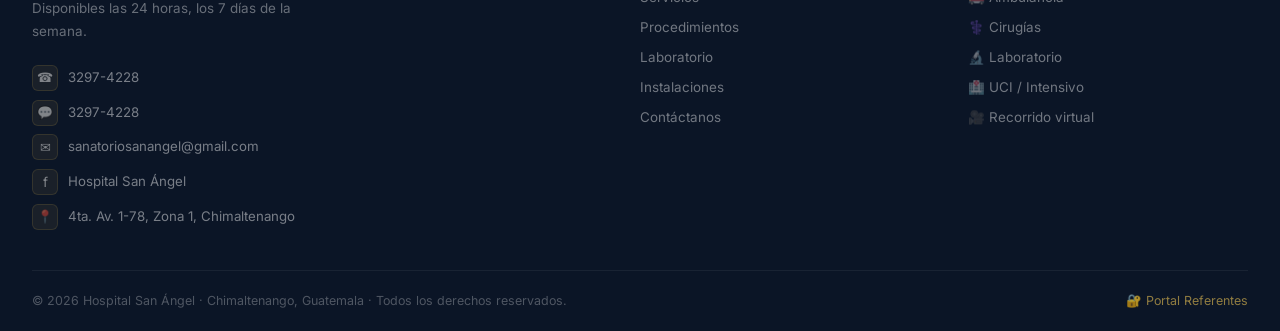
==== commit a24a9c5a: "fotos de bebes" ====
--- a/pages/contacto.html
+++ b/pages/contacto.html
@@ -4,7 +4,7 @@
   <meta charset="UTF-8">
   <meta name="viewport" content="width=device-width, initial-scale=1.0">
   <title>Contacto y Ubicación – Hospital San Ángel Chimaltenango</title>
-  <meta name="description" content="Contáctanos: 5121-9282 | 3297-4228. 4ta. Avenida 1-78, Zona 1, Chimaltenango. Atención 24 horas. Hospital San Ángel.">
+  <meta name="description" content="Contáctanos: 3297-4228 | 3297-4228. 4ta. Avenida 1-78, Zona 1, Chimaltenango. Atención 24 horas. Hospital San Ángel.">
   <link rel="stylesheet" href="../css/main.css">
 </head>
 <body>
@@ -35,7 +35,7 @@
           <div class="contact-icon" style="background:var(--red);">🚨</div>
           <div class="contact-info">
             <label>Emergencias 24 horas</label>
-            <strong><a href="tel:32974228" style="color:var(--red); font-size:1.2rem;">5121-9282</a></strong>
+            <strong><a href="tel:32974228" style="color:var(--red); font-size:1.2rem;">3297-4228</a></strong>
           </div>
         </div>
 
@@ -51,7 +51,7 @@
           <div class="contact-icon">☎️</div>
           <div class="contact-info">
             <label>Teléfono</label>
-            <strong><a href="tel:32974228" style="color:var(--blue);">5121-9282</a></strong>
+            <strong><a href="tel:32974228" style="color:var(--blue);">3297-4228</a></strong>
           </div>
         </div>
 
@@ -134,7 +134,7 @@
       <div class="card fade-in-delay-2">
         <div class="card-icon">🚑</div>
         <h3>Ambulancia</h3>
-        <p>Para emergencias que requieren transporte, contamos con servicio de ambulancia. Llama al <strong>5121-9282</strong> o <strong>3297-4228</strong>.</p>
+        <p>Para emergencias que requieren transporte, contamos con servicio de ambulancia. Llama al <strong>3297-4228</strong> o <strong>3297-4228</strong>.</p>
       </div>
     </div>
   </div>
@@ -158,19 +158,19 @@
         <div class="accordion-item">
           <button class="accordion-btn" aria-expanded="false"><span>¿Aceptan pacientes de emergencia a cualquier hora?</span><span class="accordion-icon">+</span></button>
           <div class="accordion-body">
-            <p>Sí. El área de emergencias está disponible <strong>24 horas</strong> con personal médico capacitado para atender cualquier urgencia al momento de llegar. Para emergencias fuera del hospital, llama al <strong>5121-9282</strong>.</p>
+            <p>Sí. El área de emergencias está disponible <strong>24 horas</strong> con personal médico capacitado para atender cualquier urgencia al momento de llegar. Para emergencias fuera del hospital, llama al <strong>3297-4228</strong>.</p>
           </div>
         </div>
         <div class="accordion-item">
           <button class="accordion-btn" aria-expanded="false"><span>¿Cómo puedo programar una cirugía?</span><span class="accordion-icon">+</span></button>
           <div class="accordion-body">
-            <p>Puedes comunicarte con nosotros por WhatsApp al <strong>3297-4228</strong>, por teléfono al <strong>5121-9282</strong> o por correo electrónico a <strong>sanatoriosanangel@gmail.com</strong> para programar tu procedimiento con el especialista correspondiente.</p>
+            <p>Puedes comunicarte con nosotros por WhatsApp al <strong>3297-4228</strong>, por teléfono al <strong>3297-4228</strong> o por correo electrónico a <strong>sanatoriosanangel@gmail.com</strong> para programar tu procedimiento con el especialista correspondiente.</p>
           </div>
         </div>
         <div class="accordion-item">
           <button class="accordion-btn" aria-expanded="false"><span>¿Tienen servicio de ambulancia?</span><span class="accordion-icon">+</span></button>
           <div class="accordion-body">
-            <p>Sí. Contamos con servicio de ambulancia disponible las <strong>24 horas, los 7 días</strong> para emergencias y traslados. Llama al <strong>3297-4228</strong> o <strong>5121-9282</strong> para solicitarla.</p>
+            <p>Sí. Contamos con servicio de ambulancia disponible las <strong>24 horas, los 7 días</strong> para emergencias y traslados. Llama al <strong>3297-4228</strong> o <strong>3297-4228</strong> para solicitarla.</p>
           </div>
         </div>
         <div class="accordion-item">
@@ -198,7 +198,7 @@
       <h2 style="color:white; margin-bottom:0.8rem;">¿Tienes una emergencia?</h2>
       <p style="color:rgba(255,255,255,0.6); margin-bottom:2rem; font-size:1.1rem;">No esperes. Llama ahora, atendemos las 24 horas.</p>
       <a href="tel:32974228" class="btn btn-red btn-lg" style="font-size:1.2rem; padding:1.2rem 2.5rem;">
-        ☎️ 5121-9282
+        ☎️ 3297-4228
       </a>
     </div>
   </div>
@@ -208,6 +208,7 @@
 <div id="chatbot-root"></div>
 
 <script src="../js/components.js"></script>
+<script src="../js/config.js"></script>
 <script src="../js/main.js"></script>
 <script>
   document.getElementById('header-root').innerHTML = renderHeader('contacto');
--- a/css/main.css
+++ b/css/main.css
@@ -525,6 +525,13 @@
 }
 .author-info strong { display: block; color: var(--white); font-size: 0.88rem; }
 .author-info span   { color: rgba(255,255,255,0.35); font-size: 0.75rem; }
+/* Carousel dots */
+.t-dot {
+  width: 8px; height: 8px; border-radius: 50%;
+  background: rgba(201,168,76,0.25); border: 1px solid rgba(201,168,76,0.4);
+  cursor: pointer; transition: all 0.25s; padding: 0;
+}
+.t-dot.active { background: var(--gold); border-color: var(--gold); width: 22px; border-radius: 4px; }
 
 /* ─── CONTACT ─── */
 .contact-grid {
@@ -553,26 +560,99 @@
   background: var(--navy);
   border-top: 1px solid var(--gold-border);
 }
+.site-footer .container { max-width: 1280px; margin: 0 auto; padding: 0 2rem; }
+
+/* ── Barra de emergencia superior ── */
+.footer-emergency-bar {
+  display: flex; align-items: center; justify-content: space-between;
+  padding: 0.85rem 0;
+  border-bottom: 1px solid rgba(201,168,76,0.12);
+  gap: 1rem; flex-wrap: wrap;
+}
+.footer-emergency-left {
+  display: flex; align-items: center; gap: 10px;
+  font-size: 0.78rem; font-weight: 600;
+  color: rgba(255,255,255,0.5);
+  letter-spacing: 0.06em; text-transform: uppercase;
+}
+.footer-emergency-dot {
+  width: 7px; height: 7px; border-radius: 50%;
+  background: #ef5350; flex-shrink: 0;
+  animation: pulse-red 1.5s infinite;
+}
+.footer-emergency-right { display: flex; gap: 0.6rem; }
+.footer-emergency-btn {
+  display: inline-flex; align-items: center; gap: 6px;
+  padding: 0.4rem 1rem; border-radius: 4px;
+  font-size: 0.78rem; font-weight: 600;
+  background: rgba(192,57,43,0.15);
+  border: 1px solid rgba(192,57,43,0.35);
+  color: #ef9a9a; transition: all 0.2s;
+  text-decoration: none;
+}
+.footer-emergency-btn:hover { background: rgba(192,57,43,0.3); color: white; }
+.footer-emergency-btn--wa {
+  background: rgba(201,168,76,0.1);
+  border-color: rgba(201,168,76,0.25);
+  color: var(--gold-light);
+}
+.footer-emergency-btn--wa:hover { background: rgba(201,168,76,0.2); color: var(--gold); }
+
+/* ── Grid principal ── */
 .footer-top {
-  display: grid; grid-template-columns: 2fr 1fr 1fr 1fr;
-  gap: 3rem; padding: 4rem 0 3rem;
-}
-.footer-brand p { color: rgba(255,255,255,0.4); font-size: 0.85rem; margin-top: 1rem; max-width: 280px; line-height: 1.7; }
+  display: grid; grid-template-columns: 2fr 1fr 1fr;
+  gap: 3rem; padding: 3rem 0 2.5rem;
+}
+
+/* Brand */
+.footer-logo {
+  display: flex; align-items: center; gap: 12px;
+  margin-bottom: 1rem;
+}
+.footer-brand p {
+  color: rgba(255,255,255,0.38); font-size: 0.84rem;
+  line-height: 1.7; margin-bottom: 1.4rem; max-width: 300px;
+}
+.footer-contact-items { display: flex; flex-direction: column; gap: 0.55rem; }
+.footer-contact-item {
+  display: flex; align-items: center; gap: 10px;
+  font-size: 0.83rem; color: rgba(255,255,255,0.45);
+  text-decoration: none; transition: color 0.2s;
+}
+.footer-contact-item:hover { color: var(--gold-light); }
+.footer-contact-item--plain { cursor: default; }
+.footer-contact-item--plain:hover { color: rgba(255,255,255,0.45); }
+.footer-contact-icon {
+  width: 26px; height: 26px; border-radius: 6px;
+  background: rgba(201,168,76,0.08);
+  border: 1px solid rgba(201,168,76,0.15);
+  display: flex; align-items: center; justify-content: center;
+  font-size: 0.8rem; flex-shrink: 0;
+}
+
+/* Columnas nav */
 .footer-col h5 {
-  color: var(--gold); font-size: 0.72rem; font-weight: 600;
-  letter-spacing: 0.12em; text-transform: uppercase;
-  margin-bottom: 1.2rem;
-}
-.footer-col ul { list-style: none; display: flex; flex-direction: column; gap: 0.6rem; }
-.footer-col ul li a { color: rgba(255,255,255,0.45); font-size: 0.85rem; transition: color 0.2s; }
+  color: var(--gold); font-size: 0.7rem; font-weight: 700;
+  letter-spacing: 0.14em; text-transform: uppercase;
+  margin-bottom: 1.1rem;
+  padding-bottom: 0.6rem;
+  border-bottom: 1px solid rgba(201,168,76,0.15);
+}
+.footer-col ul { list-style: none; display: flex; flex-direction: column; gap: 0.5rem; }
+.footer-col ul li a {
+  color: rgba(255,255,255,0.42); font-size: 0.84rem;
+  transition: color 0.2s; display: flex; align-items: center; gap: 6px;
+}
 .footer-col ul li a:hover { color: var(--gold-light); }
+
+/* Bottom */
 .footer-bottom {
   border-top: 1px solid rgba(255,255,255,0.06);
-  padding: 1.5rem 0;
+  padding: 1.2rem 0;
   display: flex; align-items: center; justify-content: space-between;
-}
-.footer-bottom p { font-size: 0.8rem; color: rgba(255,255,255,0.3); }
-.footer-bottom a { color: var(--gold); }
+  gap: 1rem; flex-wrap: wrap;
+}
+.footer-bottom p { font-size: 0.78rem; color: rgba(255,255,255,0.28); }
 
 /* ─── NOTICE BOX ─── */
 .notice-box {
@@ -1010,6 +1090,76 @@
   html { font-size: 15px; }
   body { overflow-x: hidden; }
 
+  /* ══════════════════════════════════════════════════════
+     HERO MÓVIL — TEXTO ARRIBA COMPACTO, PERSONAL VISIBLE
+     ══════════════════════════════════════════════════════ */
+
+  /* Foto: centrar el personal horizontalmente */
+  .hero > div:first-child img {
+    object-position: 44% 75% !important;
+    opacity: 0.7 !important;
+  }
+  /* Overlay: oscuro SOLO en la franja superior (donde va el texto),
+     totalmente transparente en la mitad inferior (el personal) */
+  .hero > div:nth-child(2) {
+    background: linear-gradient(180deg,
+      rgba(11,21,38,0.96) 0%,
+      rgba(11,21,38,0.92) 20%,
+      rgba(11,21,38,0.7)  35%,
+      rgba(11,21,38,0.15) 52%,
+      rgba(11,21,38,0.0)  65%,
+      rgba(11,21,38,0.0)  100%) !important;
+  }
+  /* Hero: pantalla completa */
+  .hero { min-height: 100svh !important; }
+  /* hero-inner: columna, texto arriba, vacío abajo (el personal se ve) */
+  .hero-inner {
+    padding: 0 !important;
+    align-items: stretch !important;
+    gap: 0 !important;
+    display: flex !important;
+    flex-direction: column !important;
+    justify-content: flex-start !important;
+    min-height: 100svh;
+  }
+  /* hero-content: toda la info en la parte SUPERIOR */
+  .hero-content {
+    display: flex !important;
+    flex-direction: column !important;
+    padding: 4.8rem 1.2rem 1.5rem !important;
+  }
+  /* Ocultar logo (ya está en el header nav) */
+  .hero-content > div:first-child { display: none !important; }
+  /* Badge */
+  .hero-badge { margin-bottom: 0.6rem; font-size: 0.62rem; padding: 4px 12px; width: fit-content; }
+  /* Título compacto */
+  .hero-title { font-size: 2.4rem !important; line-height: 1.05; margin-bottom: 0.5rem; }
+  /* Descripción */
+  .hero-desc { font-size: 0.85rem; margin-bottom: 1rem; line-height: 1.65; max-width: 100%; }
+  /* Botones lado a lado */
+  .hero-actions {
+    flex-direction: row !important; gap: 0.6rem !important;
+    margin-bottom: 1rem !important; flex-wrap: nowrap !important;
+  }
+  .hero-actions .btn {
+    flex: 1 !important; justify-content: center !important;
+    font-size: 0.82rem !important; padding: 0.7rem 0.5rem !important;
+    width: auto !important;
+  }
+  /* Stats en fila compacta con separador */
+  .hero-stats {
+    gap: 0; padding-top: 0.8rem; flex-wrap: nowrap;
+    margin-top: 0 !important;
+    border-top: 1px solid rgba(201,168,76,0.2);
+    justify-content: space-around;
+  }
+  .hero-stats > div { text-align: center; flex: 1; }
+  .hero-stats > div:not(:last-child) {
+    border-right: 1px solid rgba(201,168,76,0.2);
+  }
+  .hero-stat-num { font-size: 1.4rem; }
+  .hero-stat-label { font-size: 0.58rem; }
+
   .container { padding: 0 1rem; }
   .section   { padding: 2.5rem 0; }
   .section-header { margin-bottom: 1.8rem; }
@@ -1020,18 +1170,6 @@
   .nav-inner { padding: 0 1rem; height: 62px; }
   .nav-logo img { height: 36px; }
   .nav-emergency { font-size: 0.75rem; padding: 0.4rem 0.9rem; }
-
-  /* ── HERO ── */
-  .hero { min-height: auto; padding-bottom: 2rem; }
-  .hero-inner { padding: 5rem 1rem 2rem; gap: 1.5rem; }
-  .hero-title  { font-size: 2.4rem; line-height: 1.08; }
-  .hero-desc   { font-size: 0.88rem; margin-bottom: 1.5rem; line-height: 1.65; }
-  .hero-badge  { font-size: 0.65rem; padding: 4px 12px; margin-bottom: 1rem; }
-  .hero-actions { flex-direction: column; gap: 0.7rem; }
-  .hero-actions .btn { width: 100%; justify-content: center; font-size: 0.88rem; padding: 0.8rem 1.2rem; }
-  .hero-stats  { gap: 1.2rem; padding-top: 1.5rem; flex-wrap: wrap; }
-  .hero-stat-num { font-size: 1.5rem; }
-  .hero-stat-label { font-size: 0.6rem; }
 
   /* ── PAGE HERO ── */
   .page-hero { padding: 5.5rem 0 2rem; }
@@ -1095,9 +1233,26 @@
   .chatbot-window { width: calc(100vw - 2rem); right: 1rem; bottom: 4.5rem; }
   .chatbot-trigger { bottom: 1.2rem; right: 1.2rem; width: 52px; height: 52px; }
 
-  /* ── FOOTER ── */
-  .footer-top { grid-template-columns: 1fr; gap: 1.5rem; padding: 2.5rem 0 2rem; }
-  .footer-bottom { flex-direction: column; gap: 0.4rem; text-align: center; font-size: 0.75rem; }
+  /* ── FOOTER MÓVIL ── */
+  .site-footer .container { padding: 0 1rem; }
+  .footer-emergency-bar { flex-direction: column; align-items: flex-start; gap: 0.7rem; padding: 0.8rem 0; }
+  .footer-emergency-right { width: 100%; }
+  .footer-emergency-btn { flex: 1; justify-content: center; }
+  .footer-top {
+    grid-template-columns: 1fr 1fr !important;
+    gap: 1.5rem 1rem !important;
+    padding: 1.8rem 0 1.4rem !important;
+  }
+  /* Brand ocupa fila completa */
+  .footer-brand { grid-column: 1 / -1; }
+  .footer-brand p { display: none; } /* ocultar párrafo largo */
+  .footer-contact-items { flex-direction: row; flex-wrap: wrap; gap: 0.5rem; margin-top: 0.5rem; }
+  .footer-contact-item { font-size: 0.78rem; }
+  .footer-col h5 { font-size: 0.65rem; margin-bottom: 0.6rem; padding-bottom: 0.4rem; }
+  .footer-col ul { gap: 0.35rem; }
+  .footer-col ul li a { font-size: 0.78rem; }
+  .footer-bottom { flex-direction: column; gap: 0.4rem; text-align: center; padding: 1rem 0; }
+  .footer-bottom p { font-size: 0.72rem; }
 
   /* ── CONTACT ── */
   .access-grid { grid-template-columns: 1fr !important; }
